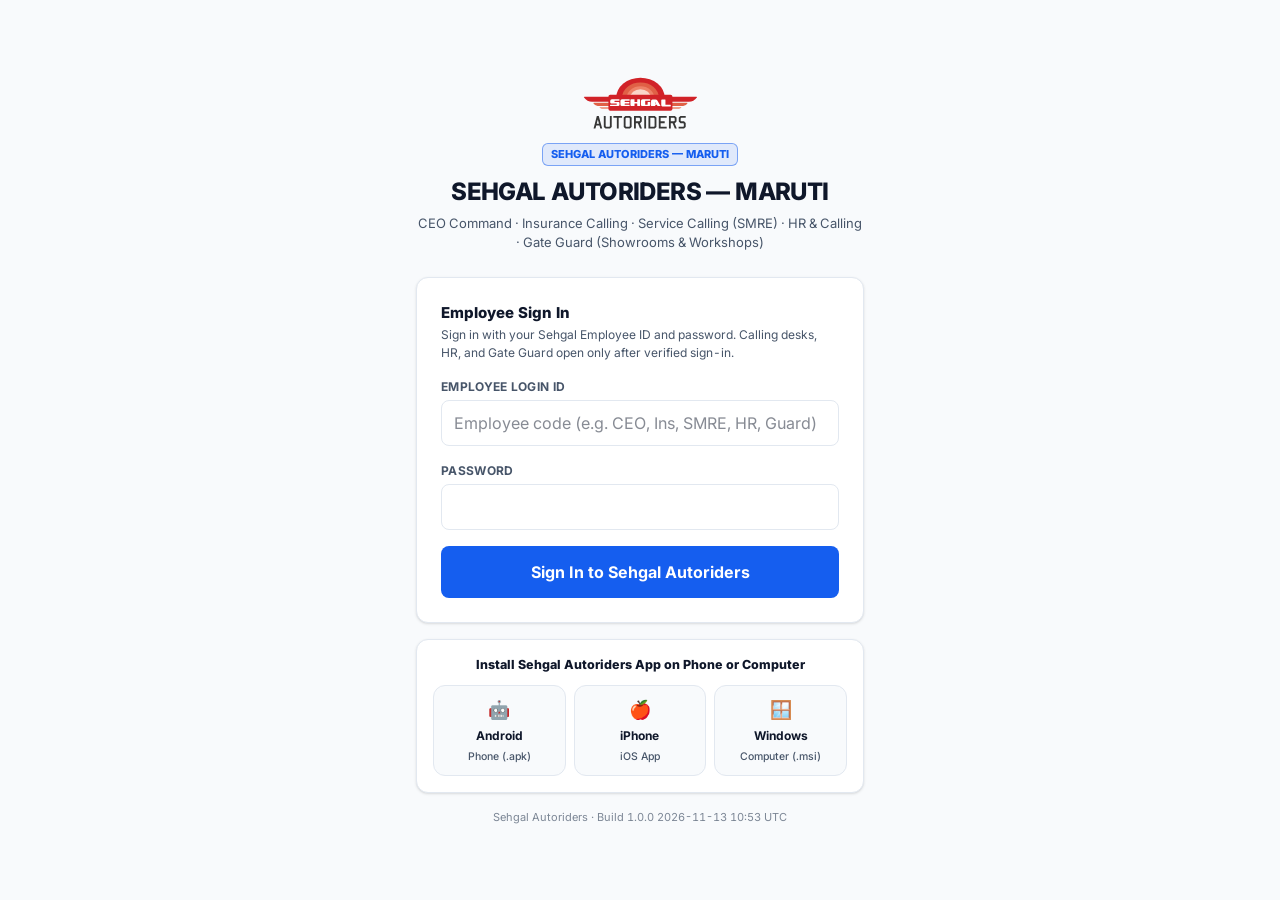
==== app/index.html @ 4bb22194 "feat(r18): publish SEHGAL AUTORIDERS - MARUTI compiled static distribution" ====
<!doctype html>
<html lang="en">
  <head>
    <meta charset="UTF-8" />
    <meta name="viewport" content="width=device-width, initial-scale=1.0, viewport-fit=cover" />
    <meta name="color-scheme" content="dark light" />
    <meta name="theme-color" content="#0f2342" />
    <link rel="icon" type="image/svg+xml" href="/app/icon.svg" />
    <meta name="apple-mobile-web-app-capable" content="yes" />
    <meta name="apple-mobile-web-app-title" content="SEHGAL AUTORIDERS — MARUTI" />
    <title>SEHGAL AUTORIDERS — MARUTI</title>
    <script type="module" crossorigin src="/app/assets/index-B_NL4tGK.js"></script>
    <link rel="modulepreload" crossorigin href="/app/assets/dist-Dhrj-3P3.js">
    <link rel="modulepreload" crossorigin href="/app/assets/ui-DiGUpqir.js">
    <link rel="stylesheet" crossorigin href="/app/assets/index-DFNEGMTW.css">
  <link rel="manifest" href="/app/manifest.webmanifest"><script id="vite-plugin-pwa:register-sw" src="/app/registerSW.js"></script></head>
  <body>
    <div id="root"></div>
  </body>
</html>
---- app/assets/index-DFNEGMTW.css ----
@font-face{font-family:Inter Variable;font-style:normal;font-display:swap;font-weight:100 900;src:url(/app/assets/inter-cyrillic-ext-wght-normal-BOeWTOD4.woff2)format("woff2-variations");unicode-range:U+460-52F,U+1C80-1C8A,U+20B4,U+2DE0-2DFF,U+A640-A69F,U+FE2E-FE2F}@font-face{font-family:Inter Variable;font-style:normal;font-display:swap;font-weight:100 900;src:url(/app/assets/inter-cyrillic-wght-normal-DqGufNeO.woff2)format("woff2-variations");unicode-range:U+301,U+400-45F,U+490-491,U+4B0-4B1,U+2116}@font-face{font-family:Inter Variable;font-style:normal;font-display:swap;font-weight:100 900;src:url(/app/assets/inter-greek-ext-wght-normal-DlzME5K_.woff2)format("woff2-variations");unicode-range:U+1F??}@font-face{font-family:Inter Variable;font-style:normal;font-display:swap;font-weight:100 900;src:url(/app/assets/inter-greek-wght-normal-CkhJZR-_.woff2)format("woff2-variations");unicode-range:U+370-377,U+37A-37F,U+384-38A,U+38C,U+38E-3A1,U+3A3-3FF}@font-face{font-family:Inter Variable;font-style:normal;font-display:swap;font-weight:100 900;src:url(/app/assets/inter-vietnamese-wght-normal-CBcvBZtf.woff2)format("woff2-variations");unicode-range:U+102-103,U+110-111,U+128-129,U+168-169,U+1A0-1A1,U+1AF-1B0,U+300-301,U+303-304,U+308-309,U+323,U+329,U+1EA0-1EF9,U+20AB}@font-face{font-family:Inter Variable;font-style:normal;font-display:swap;font-weight:100 900;src:url(/app/assets/inter-latin-ext-wght-normal-DO1Apj_S.woff2)format("woff2-variations");unicode-range:U+100-2BA,U+2BD-2C5,U+2C7-2CC,U+2CE-2D7,U+2DD-2FF,U+304,U+308,U+329,U+1D00-1DBF,U+1E00-1E9F,U+1EF2-1EFF,U+2020,U+20A0-20AB,U+20AD-20C0,U+2113,U+2C60-2C7F,U+A720-A7FF}@font-face{font-family:Inter Variable;font-style:normal;font-display:swap;font-weight:100 900;src:url(/app/assets/inter-latin-wght-normal-Dx4kXJAl.woff2)format("woff2-variations");unicode-range:U+??,U+131,U+152-153,U+2BB-2BC,U+2C6,U+2DA,U+2DC,U+304,U+308,U+329,U+2000-206F,U+20AC,U+2122,U+2191,U+2193,U+2212,U+2215,U+FEFF,U+FFFD}@layer properties{@supports (((-webkit-hyphens:none)) and (not (margin-trim:inline))) or ((-moz-orient:inline) and (not (color:rgb(from red r g b)))){*,:before,:after,::backdrop{--tw-translate-x:0;--tw-translate-y:0;--tw-translate-z:0;--tw-rotate-x:initial;--tw-rotate-y:initial;--tw-rotate-z:initial;--tw-skew-x:initial;--tw-skew-y:initial;--tw-space-y-reverse:0;--tw-space-x-reverse:0;--tw-divide-y-reverse:0;--tw-border-style:solid;--tw-leading:initial;--tw-font-weight:initial;--tw-tracking:initial;--tw-ordinal:initial;--tw-slashed-zero:initial;--tw-numeric-figure:initial;--tw-numeric-spacing:initial;--tw-numeric-fraction:initial;--tw-shadow:0 0 #0000;--tw-shadow-color:initial;--tw-shadow-alpha:100%;--tw-inset-shadow:0 0 #0000;--tw-inset-shadow-color:initial;--tw-inset-shadow-alpha:100%;--tw-ring-color:initial;--tw-ring-shadow:0 0 #0000;--tw-inset-ring-color:initial;--tw-inset-ring-shadow:0 0 #0000;--tw-ring-inset:initial;--tw-ring-offset-width:0px;--tw-ring-offset-color:#fff;--tw-ring-offset-shadow:0 0 #0000;--tw-blur:initial;--tw-brightness:initial;--tw-contrast:initial;--tw-grayscale:initial;--tw-hue-rotate:initial;--tw-invert:initial;--tw-opacity:initial;--tw-saturate:initial;--tw-sepia:initial;--tw-drop-shadow:initial;--tw-drop-shadow-color:initial;--tw-drop-shadow-alpha:100%;--tw-drop-shadow-size:initial;--tw-backdrop-blur:initial;--tw-backdrop-brightness:initial;--tw-backdrop-contrast:initial;--tw-backdrop-grayscale:initial;--tw-backdrop-hue-rotate:initial;--tw-backdrop-invert:initial;--tw-backdrop-opacity:initial;--tw-backdrop-saturate:initial;--tw-backdrop-sepia:initial}}}@layer theme{:root,:host{--font-sans:"Inter Variable", ui-sans-serif, system-ui, sans-serif;--font-mono:ui-monospace, SFMono-Regular, Menlo, Monaco, Consolas, "Liberation Mono", "Courier New", monospace;--color-red-50:oklch(97.1% .013 17.38);--color-red-600:oklch(57.7% .245 27.325);--color-red-700:oklch(50.5% .213 27.518);--color-red-950:oklch(25.8% .092 26.042);--color-amber-100:oklch(96.2% .059 95.617);--color-amber-200:oklch(92.4% .12 95.746);--color-amber-300:oklch(87.9% .169 91.605);--color-amber-400:oklch(82.8% .189 84.429);--color-amber-500:oklch(76.9% .188 70.08);--color-amber-600:oklch(66.6% .179 58.318);--color-amber-700:oklch(55.5% .163 48.998);--color-amber-950:oklch(27.9% .077 45.635);--color-emerald-300:oklch(84.5% .143 164.978);--color-emerald-400:oklch(76.5% .177 163.223);--color-emerald-500:oklch(69.6% .17 162.48);--color-emerald-600:oklch(59.6% .145 163.225);--color-emerald-700:oklch(50.8% .118 165.612);--color-teal-200:oklch(91% .096 180.426);--color-teal-400:oklch(77.7% .152 181.912);--color-teal-500:oklch(70.4% .14 182.503);--color-sky-300:oklch(82.8% .111 230.318);--color-sky-400:oklch(74.6% .16 232.661);--color-sky-500:oklch(68.5% .169 237.323);--color-sky-600:oklch(58.8% .158 241.966);--color-blue-400:oklch(70.7% .165 254.624);--color-blue-500:oklch(62.3% .214 259.815);--color-blue-600:oklch(54.6% .245 262.881);--color-indigo-400:oklch(67.3% .182 276.935);--color-indigo-600:oklch(51.1% .262 276.966);--color-purple-200:oklch(90.2% .063 306.703);--color-purple-400:oklch(71.4% .203 305.504);--color-purple-500:oklch(62.7% .265 303.9);--color-purple-600:oklch(55.8% .288 302.321);--color-purple-950:oklch(29.1% .149 302.717);--color-rose-300:oklch(81% .117 11.638);--color-rose-400:oklch(71.2% .194 13.428);--color-rose-500:oklch(64.5% .246 16.439);--color-rose-600:oklch(58.6% .253 17.585);--color-rose-700:oklch(51.4% .222 16.935);--color-slate-100:oklch(96.8% .007 247.896);--color-slate-300:oklch(86.9% .022 252.894);--color-slate-600:oklch(44.6% .043 257.281);--color-slate-700:oklch(37.2% .044 257.287);--color-slate-800:oklch(27.9% .041 260.031);--color-slate-900:oklch(20.8% .042 265.755);--color-slate-950:oklch(12.9% .042 264.695);--color-black:#000;--color-white:#fff;--spacing:.25rem;--container-xs:20rem;--container-sm:24rem;--container-md:28rem;--container-2xl:42rem;--text-xs:.75rem;--text-xs--line-height:calc(1 / .75);--text-sm:.875rem;--text-sm--line-height:calc(1.25 / .875);--text-base:1rem;--text-base--line-height:calc(1.5 / 1);--text-lg:1.125rem;--text-lg--line-height:calc(1.75 / 1.125);--text-2xl:1.5rem;--text-2xl--line-height:calc(2 / 1.5);--text-3xl:1.875rem;--text-3xl--line-height:calc(2.25 / 1.875);--font-weight-normal:400;--font-weight-medium:500;--font-weight-semibold:600;--font-weight-bold:700;--font-weight-extrabold:800;--font-weight-black:900;--tracking-tight:-.025em;--tracking-wide:.025em;--tracking-wider:.05em;--leading-tight:1.25;--leading-relaxed:1.625;--radius-md:.375rem;--radius-lg:.5rem;--radius-xl:.75rem;--radius-2xl:1rem;--animate-spin:spin 1s linear infinite;--animate-pulse:pulse 2s cubic-bezier(.4, 0, .6, 1) infinite;--blur-sm:8px;--default-transition-duration:.15s;--default-transition-timing-function:cubic-bezier(.4, 0, .2, 1);--default-font-family:var(--font-sans);--default-mono-font-family:var(--font-mono);--color-brand:#1a3c6e;--color-accent:#155eef;--color-ok:#16a34a;--color-warn:#d97706;--color-danger:#dc2626}}@layer base{*,:after,:before,::backdrop{box-sizing:border-box;border:0 solid;margin:0;padding:0}::file-selector-button{box-sizing:border-box;border:0 solid;margin:0;padding:0}html,:host{-webkit-text-size-adjust:100%;tab-size:4;line-height:1.5;font-family:var(--default-font-family,-apple-system, BlinkMacSystemFont, "Segoe UI", Roboto, "Helvetica Neue", "Noto Sans", Arial, sans-serif, "Apple Color Emoji", "Segoe UI Emoji", "Segoe UI Symbol", "Noto Color Emoji");font-feature-settings:var(--default-font-feature-settings,normal);font-variation-settings:var(--default-font-variation-settings,normal);-webkit-tap-highlight-color:transparent}hr{height:0;color:inherit;border-top-width:1px}abbr:where([title]){-webkit-text-decoration:underline dotted;text-decoration:underline dotted}h1,h2,h3,h4,h5,h6{font-size:inherit;font-weight:inherit}a{color:inherit;-webkit-text-decoration:inherit;-webkit-text-decoration:inherit;-webkit-text-decoration:inherit;-webkit-text-decoration:inherit;text-decoration:inherit}b,strong{font-weight:bolder}code,kbd,samp,pre{font-family:var(--default-mono-font-family,ui-monospace, SFMono-Regular, Menlo, Monaco, Consolas, "Liberation Mono", "Courier New", monospace);font-feature-settings:var(--default-mono-font-feature-settings,normal);font-variation-settings:var(--default-mono-font-variation-settings,normal);font-size:1em}small{font-size:80%}sub,sup{vertical-align:baseline;font-size:75%;line-height:0;position:relative}sub{bottom:-.25em}sup{top:-.5em}table{text-indent:0;border-color:inherit;border-collapse:collapse}:-moz-focusring:where(:not(iframe)){outline:auto}progress{vertical-align:baseline}summary{display:list-item}ol,ul,menu{list-style:none}img,svg,video,canvas,audio,iframe,embed,object{vertical-align:middle;display:block}img,video{max-width:100%;height:auto}button,input,select,optgroup,textarea{font:inherit;font-feature-settings:inherit;font-variation-settings:inherit;letter-spacing:inherit;color:inherit;opacity:1;background-color:#0000;border-radius:0}::file-selector-button{font:inherit;font-feature-settings:inherit;font-variation-settings:inherit;letter-spacing:inherit;color:inherit;opacity:1;background-color:#0000;border-radius:0}:where(select:is([multiple],[size])) optgroup{font-weight:bolder}:where(select:is([multiple],[size])) optgroup option{padding-inline-start:20px}::file-selector-button{margin-inline-end:4px}::placeholder{opacity:1}@supports (not ((-webkit-appearance:-apple-pay-button))) or (contain-intrinsic-size:1px){::placeholder{color:currentColor}@supports (color:color-mix(in lab, red, red)){::placeholder{color:color-mix(in oklab, currentcolor 50%, transparent)}}}textarea{resize:vertical}::-webkit-search-decoration{-webkit-appearance:none}::-webkit-date-and-time-value{min-height:1lh;text-align:inherit}::-webkit-datetime-edit{display:inline-flex}::-webkit-datetime-edit-fields-wrapper{padding:0}::-webkit-datetime-edit{padding-block:0}::-webkit-datetime-edit-year-field{padding-block:0}::-webkit-datetime-edit-month-field{padding-block:0}::-webkit-datetime-edit-day-field{padding-block:0}::-webkit-datetime-edit-hour-field{padding-block:0}::-webkit-datetime-edit-minute-field{padding-block:0}::-webkit-datetime-edit-second-field{padding-block:0}::-webkit-datetime-edit-millisecond-field{padding-block:0}::-webkit-datetime-edit-meridiem-field{padding-block:0}::-webkit-calendar-picker-indicator{line-height:1}:-moz-ui-invalid{box-shadow:none}button,input:where([type=button],[type=reset],[type=submit]){appearance:button}::file-selector-button{appearance:button}::-webkit-inner-spin-button{height:auto}::-webkit-outer-spin-button{height:auto}[hidden]:where(:not([hidden=until-found])){display:none!important}}@layer components;@layer utilities{.pointer-events-none{pointer-events:none}.visible{visibility:visible}.sr-only{clip-path:inset(50%);white-space:nowrap;border-width:0;width:1px;height:1px;margin:-1px;padding:0;position:absolute;overflow:hidden}.absolute{position:absolute}.fixed{position:fixed}.relative{position:relative}.static{position:static}.sticky{position:sticky}.inset-0{inset:0}.top-0{top:0}.right-3{right:calc(var(--spacing) * 3)}.bottom-3{bottom:calc(var(--spacing) * 3)}.bottom-4{bottom:calc(var(--spacing) * 4)}.left-1\/2{left:50%}.z-10{z-index:10}.z-50{z-index:50}.z-\[1500\]{z-index:1500}.z-\[2000\]{z-index:2000}.col-span-2{grid-column:span 2/span 2}.mx-auto{margin-inline:auto}.mt-0\.5{margin-top:calc(var(--spacing) * .5)}.mt-1{margin-top:var(--spacing)}.mt-1\.5{margin-top:calc(var(--spacing) * 1.5)}.mt-2{margin-top:calc(var(--spacing) * 2)}.mt-2\.5{margin-top:calc(var(--spacing) * 2.5)}.mt-3{margin-top:calc(var(--spacing) * 3)}.mt-4{margin-top:calc(var(--spacing) * 4)}.mt-5{margin-top:calc(var(--spacing) * 5)}.mt-6{margin-top:calc(var(--spacing) * 6)}.mr-1{margin-right:var(--spacing)}.mb-1{margin-bottom:var(--spacing)}.mb-1\.5{margin-bottom:calc(var(--spacing) * 1.5)}.mb-2{margin-bottom:calc(var(--spacing) * 2)}.mb-3{margin-bottom:calc(var(--spacing) * 3)}.mb-4{margin-bottom:calc(var(--spacing) * 4)}.mb-6{margin-bottom:calc(var(--spacing) * 6)}.ml-1{margin-left:var(--spacing)}.ml-auto{margin-left:auto}.line-clamp-2{-webkit-line-clamp:2;-webkit-box-orient:vertical;display:-webkit-box;overflow:hidden}.block{display:block}.flex{display:flex}.grid{display:grid}.hidden{display:none}.inline-block{display:inline-block}.inline-flex{display:inline-flex}.table{display:table}.h-2{height:calc(var(--spacing) * 2)}.h-4{height:calc(var(--spacing) * 4)}.h-8{height:calc(var(--spacing) * 8)}.h-10{height:calc(var(--spacing) * 10)}.h-11{height:calc(var(--spacing) * 11)}.h-14{height:calc(var(--spacing) * 14)}.h-16{height:calc(var(--spacing) * 16)}.h-32{height:calc(var(--spacing) * 32)}.h-64{height:calc(var(--spacing) * 64)}.h-\[70vh\]{height:70vh}.h-dvh{height:100dvh}.h-full{height:100%}.max-h-48{max-height:calc(var(--spacing) * 48)}.max-h-56{max-height:calc(var(--spacing) * 56)}.max-h-60{max-height:calc(var(--spacing) * 60)}.max-h-72{max-height:calc(var(--spacing) * 72)}.max-h-96{max-height:calc(var(--spacing) * 96)}.max-h-\[40vh\]{max-height:40vh}.max-h-\[52vh\]{max-height:52vh}.max-h-\[56vh\]{max-height:56vh}.max-h-\[90dvh\]{max-height:90dvh}.max-h-\[420px\]{max-height:420px}.max-h-\[480px\]{max-height:480px}.max-h-\[500px\]{max-height:500px}.max-h-\[520px\]{max-height:520px}.max-h-\[540px\]{max-height:540px}.\!min-h-\[48px\]{min-height:48px!important}.min-h-0{min-height:0}.min-h-\[44px\]{min-height:44px}.min-h-\[48px\]{min-height:48px}.min-h-\[380px\]{min-height:380px}.min-h-dvh{min-height:100dvh}.\!w-56{width:calc(var(--spacing) * 56)!important}.\!w-auto{width:auto!important}.w-4{width:calc(var(--spacing) * 4)}.w-6{width:calc(var(--spacing) * 6)}.w-14{width:calc(var(--spacing) * 14)}.w-16{width:calc(var(--spacing) * 16)}.w-20{width:calc(var(--spacing) * 20)}.w-24{width:calc(var(--spacing) * 24)}.w-40{width:calc(var(--spacing) * 40)}.w-48{width:calc(var(--spacing) * 48)}.w-56{width:calc(var(--spacing) * 56)}.w-64{width:calc(var(--spacing) * 64)}.w-72{width:calc(var(--spacing) * 72)}.w-80{width:calc(var(--spacing) * 80)}.w-\[16\%\]{width:16%}.w-\[34\%\]{width:34%}.w-\[38\%\]{width:38%}.w-\[62\%\]{width:62%}.w-\[150px\]{width:150px}.w-\[560px\]{width:560px}.w-auto{width:auto}.w-full{width:100%}.w-screen{width:100vw}.max-w-2xl{max-width:var(--container-2xl)}.max-w-\[92vw\]{max-width:92vw}.max-w-\[150px\]{max-width:150px}.max-w-\[180px\]{max-width:180px}.max-w-\[200px\]{max-width:200px}.max-w-\[220px\]{max-width:220px}.max-w-\[230px\]{max-width:230px}.max-w-\[240px\]{max-width:240px}.max-w-\[260px\]{max-width:260px}.max-w-\[280px\]{max-width:280px}.max-w-\[290px\]{max-width:290px}.max-w-\[300px\]{max-width:300px}.max-w-\[320px\]{max-width:320px}.max-w-\[440px\]{max-width:440px}.max-w-\[560px\]{max-width:560px}.max-w-\[900px\]{max-width:900px}.max-w-\[980px\]{max-width:980px}.max-w-\[1000px\]{max-width:1000px}.max-w-\[1040px\]{max-width:1040px}.max-w-\[1100px\]{max-width:1100px}.max-w-\[1120px\]{max-width:1120px}.max-w-\[1180px\]{max-width:1180px}.max-w-\[1200px\]{max-width:1200px}.max-w-\[1220px\]{max-width:1220px}.max-w-\[1260px\]{max-width:1260px}.max-w-\[1300px\]{max-width:1300px}.max-w-\[1400px\]{max-width:1400px}.max-w-\[1440px\]{max-width:1440px}.max-w-\[1480px\]{max-width:1480px}.max-w-md{max-width:var(--container-md)}.max-w-sm{max-width:var(--container-sm)}.max-w-xs{max-width:var(--container-xs)}.min-w-0{min-width:0}.min-w-\[44px\]{min-width:44px}.min-w-\[210px\]{min-width:210px}.min-w-\[220px\]{min-width:220px}.min-w-\[230px\]{min-width:230px}.min-w-\[265px\]{min-width:265px}.flex-1{flex:1}.shrink-0{flex-shrink:0}.table-fixed{table-layout:fixed}.border-collapse{border-collapse:collapse}.-translate-x-1\/2{--tw-translate-x:calc(calc(1 / 2 * 100%) * -1);translate:var(--tw-translate-x) var(--tw-translate-y)}.transform{transform:var(--tw-rotate-x,) var(--tw-rotate-y,) var(--tw-rotate-z,) var(--tw-skew-x,) var(--tw-skew-y,)}.animate-pulse{animation:var(--animate-pulse)}.animate-spin{animation:var(--animate-spin)}.cursor-pointer{cursor:pointer}.list-disc{list-style-type:disc}.grid-cols-1{grid-template-columns:repeat(1,minmax(0,1fr))}.grid-cols-2{grid-template-columns:repeat(2,minmax(0,1fr))}.grid-cols-3{grid-template-columns:repeat(3,minmax(0,1fr))}.flex-col{flex-direction:column}.flex-wrap{flex-wrap:wrap}.place-items-center{place-items:center}.items-baseline{align-items:baseline}.items-center{align-items:center}.items-end{align-items:flex-end}.items-start{align-items:flex-start}.justify-between{justify-content:space-between}.justify-center{justify-content:center}.justify-end{justify-content:flex-end}.gap-1{gap:var(--spacing)}.gap-1\.5{gap:calc(var(--spacing) * 1.5)}.gap-2{gap:calc(var(--spacing) * 2)}.gap-2\.5{gap:calc(var(--spacing) * 2.5)}.gap-3{gap:calc(var(--spacing) * 3)}.gap-3\.5{gap:calc(var(--spacing) * 3.5)}.gap-4{gap:calc(var(--spacing) * 4)}:where(.space-y-0\.5>:not(:last-child)){--tw-space-y-reverse:0;margin-block-start:calc(calc(var(--spacing) * .5) * var(--tw-space-y-reverse));margin-block-end:calc(calc(var(--spacing) * .5) * calc(1 - var(--tw-space-y-reverse)))}:where(.space-y-1>:not(:last-child)){--tw-space-y-reverse:0;margin-block-start:calc(var(--spacing) * var(--tw-space-y-reverse));margin-block-end:calc(var(--spacing) * calc(1 - var(--tw-space-y-reverse)))}:where(.space-y-1\.5>:not(:last-child)){--tw-space-y-reverse:0;margin-block-start:calc(calc(var(--spacing) * 1.5) * var(--tw-space-y-reverse));margin-block-end:calc(calc(var(--spacing) * 1.5) * calc(1 - var(--tw-space-y-reverse)))}:where(.space-y-2>:not(:last-child)){--tw-space-y-reverse:0;margin-block-start:calc(calc(var(--spacing) * 2) * var(--tw-space-y-reverse));margin-block-end:calc(calc(var(--spacing) * 2) * calc(1 - var(--tw-space-y-reverse)))}:where(.space-y-2\.5>:not(:last-child)){--tw-space-y-reverse:0;margin-block-start:calc(calc(var(--spacing) * 2.5) * var(--tw-space-y-reverse));margin-block-end:calc(calc(var(--spacing) * 2.5) * calc(1 - var(--tw-space-y-reverse)))}:where(.space-y-3>:not(:last-child)){--tw-space-y-reverse:0;margin-block-start:calc(calc(var(--spacing) * 3) * var(--tw-space-y-reverse));margin-block-end:calc(calc(var(--spacing) * 3) * calc(1 - var(--tw-space-y-reverse)))}:where(.space-y-4>:not(:last-child)){--tw-space-y-reverse:0;margin-block-start:calc(calc(var(--spacing) * 4) * var(--tw-space-y-reverse));margin-block-end:calc(calc(var(--spacing) * 4) * calc(1 - var(--tw-space-y-reverse)))}:where(.space-y-5>:not(:last-child)){--tw-space-y-reverse:0;margin-block-start:calc(calc(var(--spacing) * 5) * var(--tw-space-y-reverse));margin-block-end:calc(calc(var(--spacing) * 5) * calc(1 - var(--tw-space-y-reverse)))}:where(.space-y-6>:not(:last-child)){--tw-space-y-reverse:0;margin-block-start:calc(calc(var(--spacing) * 6) * var(--tw-space-y-reverse));margin-block-end:calc(calc(var(--spacing) * 6) * calc(1 - var(--tw-space-y-reverse)))}.gap-x-3{column-gap:calc(var(--spacing) * 3)}.gap-x-4{column-gap:calc(var(--spacing) * 4)}:where(.space-x-1>:not(:last-child)){--tw-space-x-reverse:0;margin-inline-start:calc(var(--spacing) * var(--tw-space-x-reverse));margin-inline-end:calc(var(--spacing) * calc(1 - var(--tw-space-x-reverse)))}:where(.space-x-2>:not(:last-child)){--tw-space-x-reverse:0;margin-inline-start:calc(calc(var(--spacing) * 2) * var(--tw-space-x-reverse));margin-inline-end:calc(calc(var(--spacing) * 2) * calc(1 - var(--tw-space-x-reverse)))}.gap-y-1{row-gap:var(--spacing)}.gap-y-2{row-gap:calc(var(--spacing) * 2)}:where(.divide-y>:not(:last-child)){--tw-divide-y-reverse:0;border-bottom-style:var(--tw-border-style);border-top-style:var(--tw-border-style);border-top-width:calc(1px * var(--tw-divide-y-reverse));border-bottom-width:calc(1px * calc(1 - var(--tw-divide-y-reverse)))}:where(.divide-line>:not(:last-child)){border-color:var(--t-line)}.truncate{text-overflow:ellipsis;white-space:nowrap;overflow:hidden}.overflow-auto{overflow:auto}.overflow-hidden{overflow:hidden}.overflow-x-auto{overflow-x:auto}.overflow-y-auto{overflow-y:auto}.rounded{border-radius:.25rem}.rounded-2xl{border-radius:var(--radius-2xl)}.rounded-full{border-radius:2147483647px}.rounded-lg{border-radius:var(--radius-lg)}.rounded-md{border-radius:var(--radius-md)}.rounded-xl{border-radius:var(--radius-xl)}.border{border-style:var(--tw-border-style);border-width:1px}.border-2{border-style:var(--tw-border-style);border-width:2px}.border-t{border-top-style:var(--tw-border-style);border-top-width:1px}.border-t-2{border-top-style:var(--tw-border-style);border-top-width:2px}.\!border-b-0{border-bottom-style:var(--tw-border-style)!important;border-bottom-width:0!important}.border-b{border-bottom-style:var(--tw-border-style);border-bottom-width:1px}.border-b-2{border-bottom-style:var(--tw-border-style);border-bottom-width:2px}.border-b-\[3px\]{border-bottom-style:var(--tw-border-style);border-bottom-width:3px}.border-l{border-left-style:var(--tw-border-style);border-left-width:1px}.border-dashed{--tw-border-style:dashed;border-style:dashed}.\!border-ink\/40{border-color:var(--t-ink)!important}@supports (color:color-mix(in lab, red, red)){.\!border-ink\/40{border-color:color-mix(in oklab, var(--t-ink) 40%, transparent)!important}}.border-\[\#1d3b8b\]{border-color:#1d3b8b}.border-\[\#1d3b8b\]\/40{border-color:oklab(38.1625% -.0122724 -.137627/.4)}.border-\[var\(--line\)\]{border-color:var(--line)}.border-accent{border-color:var(--color-accent)}.border-accent\/40{border-color:#155eef66}@supports (color:color-mix(in lab, red, red)){.border-accent\/40{border-color:color-mix(in oklab, var(--color-accent) 40%, transparent)}}.border-accent\/50{border-color:#155eef80}@supports (color:color-mix(in lab, red, red)){.border-accent\/50{border-color:color-mix(in oklab, var(--color-accent) 50%, transparent)}}.border-accent\/60{border-color:#155eef99}@supports (color:color-mix(in lab, red, red)){.border-accent\/60{border-color:color-mix(in oklab, var(--color-accent) 60%, transparent)}}.border-amber-400\/50{border-color:#fcbb0080}@supports (color:color-mix(in lab, red, red)){.border-amber-400\/50{border-color:color-mix(in oklab, var(--color-amber-400) 50%, transparent)}}.border-amber-500\/40{border-color:#f99c0066}@supports (color:color-mix(in lab, red, red)){.border-amber-500\/40{border-color:color-mix(in oklab, var(--color-amber-500) 40%, transparent)}}.border-amber-500\/50{border-color:#f99c0080}@supports (color:color-mix(in lab, red, red)){.border-amber-500\/50{border-color:color-mix(in oklab, var(--color-amber-500) 50%, transparent)}}.border-amber-600{border-color:var(--color-amber-600)}.border-blue-500\/40{border-color:#3080ff66}@supports (color:color-mix(in lab, red, red)){.border-blue-500\/40{border-color:color-mix(in oklab, var(--color-blue-500) 40%, transparent)}}.border-blue-600{border-color:var(--color-blue-600)}.border-current{border-color:currentColor}.border-danger\/40{border-color:#dc262666}@supports (color:color-mix(in lab, red, red)){.border-danger\/40{border-color:color-mix(in oklab, var(--color-danger) 40%, transparent)}}.border-danger\/50{border-color:#dc262680}@supports (color:color-mix(in lab, red, red)){.border-danger\/50{border-color:color-mix(in oklab, var(--color-danger) 50%, transparent)}}.border-emerald-400\/90{border-color:#00d294e6}@supports (color:color-mix(in lab, red, red)){.border-emerald-400\/90{border-color:color-mix(in oklab, var(--color-emerald-400) 90%, transparent)}}.border-emerald-500{border-color:var(--color-emerald-500)}.border-emerald-500\/30{border-color:#00bb7f4d}@supports (color:color-mix(in lab, red, red)){.border-emerald-500\/30{border-color:color-mix(in oklab, var(--color-emerald-500) 30%, transparent)}}.border-emerald-500\/40{border-color:#00bb7f66}@supports (color:color-mix(in lab, red, red)){.border-emerald-500\/40{border-color:color-mix(in oklab, var(--color-emerald-500) 40%, transparent)}}.border-emerald-500\/50{border-color:#00bb7f80}@supports (color:color-mix(in lab, red, red)){.border-emerald-500\/50{border-color:color-mix(in oklab, var(--color-emerald-500) 50%, transparent)}}.border-emerald-600{border-color:var(--color-emerald-600)}.border-header-ink\/25{border-color:var(--t-header-ink)}@supports (color:color-mix(in lab, red, red)){.border-header-ink\/25{border-color:color-mix(in oklab, var(--t-header-ink) 25%, transparent)}}.border-ink\/30{border-color:var(--t-ink)}@supports (color:color-mix(in lab, red, red)){.border-ink\/30{border-color:color-mix(in oklab, var(--t-ink) 30%, transparent)}}.border-ink\/40{border-color:var(--t-ink)}@supports (color:color-mix(in lab, red, red)){.border-ink\/40{border-color:color-mix(in oklab, var(--t-ink) 40%, transparent)}}.border-line,.border-line\/60{border-color:var(--t-line)}@supports (color:color-mix(in lab, red, red)){.border-line\/60{border-color:color-mix(in oklab, var(--t-line) 60%, transparent)}}.border-ok\/40{border-color:#16a34a66}@supports (color:color-mix(in lab, red, red)){.border-ok\/40{border-color:color-mix(in oklab, var(--color-ok) 40%, transparent)}}.border-ok\/50{border-color:#16a34a80}@supports (color:color-mix(in lab, red, red)){.border-ok\/50{border-color:color-mix(in oklab, var(--color-ok) 50%, transparent)}}.border-purple-400\/60{border-color:#c07eff99}@supports (color:color-mix(in lab, red, red)){.border-purple-400\/60{border-color:color-mix(in oklab, var(--color-purple-400) 60%, transparent)}}.border-purple-500\/40{border-color:#ac4bff66}@supports (color:color-mix(in lab, red, red)){.border-purple-500\/40{border-color:color-mix(in oklab, var(--color-purple-500) 40%, transparent)}}.border-red-700{border-color:var(--color-red-700)}.border-rose-500{border-color:var(--color-rose-500)}.border-rose-500\/40{border-color:#ff235766}@supports (color:color-mix(in lab, red, red)){.border-rose-500\/40{border-color:color-mix(in oklab, var(--color-rose-500) 40%, transparent)}}.border-slate-600{border-color:var(--color-slate-600)}.border-slate-700{border-color:var(--color-slate-700)}.border-teal-400\/50{border-color:#00d3bd80}@supports (color:color-mix(in lab, red, red)){.border-teal-400\/50{border-color:color-mix(in oklab, var(--color-teal-400) 50%, transparent)}}.border-transparent{border-color:#0000}.border-warn\/40{border-color:#d9770666}@supports (color:color-mix(in lab, red, red)){.border-warn\/40{border-color:color-mix(in oklab, var(--color-warn) 40%, transparent)}}.border-warn\/50{border-color:#d9770680}@supports (color:color-mix(in lab, red, red)){.border-warn\/50{border-color:color-mix(in oklab, var(--color-warn) 50%, transparent)}}.border-white\/25{border-color:#ffffff40}@supports (color:color-mix(in lab, red, red)){.border-white\/25{border-color:color-mix(in oklab, var(--color-white) 25%, transparent)}}.border-white\/30{border-color:#ffffff4d}@supports (color:color-mix(in lab, red, red)){.border-white\/30{border-color:color-mix(in oklab, var(--color-white) 30%, transparent)}}.border-t-transparent{border-top-color:#0000}.bg-\[\#1d3b8b\]\/10{background-color:oklab(38.1625% -.0122724 -.137627/.1)}.bg-\[\#525659\]{background-color:#525659}.bg-\[var\(--panel\)\]{background-color:var(--panel)}.bg-accent{background-color:var(--color-accent)}.bg-accent\/5{background-color:#155eef0d}@supports (color:color-mix(in lab, red, red)){.bg-accent\/5{background-color:color-mix(in oklab, var(--color-accent) 5%, transparent)}}.bg-accent\/10{background-color:#155eef1a}@supports (color:color-mix(in lab, red, red)){.bg-accent\/10{background-color:color-mix(in oklab, var(--color-accent) 10%, transparent)}}.bg-accent\/15{background-color:#155eef26}@supports (color:color-mix(in lab, red, red)){.bg-accent\/15{background-color:color-mix(in oklab, var(--color-accent) 15%, transparent)}}.bg-amber-100{background-color:var(--color-amber-100)}.bg-amber-400{background-color:var(--color-amber-400)}.bg-amber-500\/5{background-color:#f99c000d}@supports (color:color-mix(in lab, red, red)){.bg-amber-500\/5{background-color:color-mix(in oklab, var(--color-amber-500) 5%, transparent)}}.bg-amber-500\/10{background-color:#f99c001a}@supports (color:color-mix(in lab, red, red)){.bg-amber-500\/10{background-color:color-mix(in oklab, var(--color-amber-500) 10%, transparent)}}.bg-amber-500\/15{background-color:#f99c0026}@supports (color:color-mix(in lab, red, red)){.bg-amber-500\/15{background-color:color-mix(in oklab, var(--color-amber-500) 15%, transparent)}}.bg-black{background-color:var(--color-black)}.bg-black\/60{background-color:#0009}@supports (color:color-mix(in lab, red, red)){.bg-black\/60{background-color:color-mix(in oklab, var(--color-black) 60%, transparent)}}.bg-black\/65{background-color:#000000a6}@supports (color:color-mix(in lab, red, red)){.bg-black\/65{background-color:color-mix(in oklab, var(--color-black) 65%, transparent)}}.bg-black\/80{background-color:#000c}@supports (color:color-mix(in lab, red, red)){.bg-black\/80{background-color:color-mix(in oklab, var(--color-black) 80%, transparent)}}.bg-blue-500\/5{background-color:#3080ff0d}@supports (color:color-mix(in lab, red, red)){.bg-blue-500\/5{background-color:color-mix(in oklab, var(--color-blue-500) 5%, transparent)}}.bg-blue-500\/10{background-color:#3080ff1a}@supports (color:color-mix(in lab, red, red)){.bg-blue-500\/10{background-color:color-mix(in oklab, var(--color-blue-500) 10%, transparent)}}.bg-blue-600{background-color:var(--color-blue-600)}.bg-brand{background-color:var(--color-brand)}.bg-danger{background-color:var(--color-danger)}.bg-danger\/5{background-color:#dc26260d}@supports (color:color-mix(in lab, red, red)){.bg-danger\/5{background-color:color-mix(in oklab, var(--color-danger) 5%, transparent)}}.bg-danger\/10{background-color:#dc26261a}@supports (color:color-mix(in lab, red, red)){.bg-danger\/10{background-color:color-mix(in oklab, var(--color-danger) 10%, transparent)}}.bg-danger\/15{background-color:#dc262626}@supports (color:color-mix(in lab, red, red)){.bg-danger\/15{background-color:color-mix(in oklab, var(--color-danger) 15%, transparent)}}.bg-emerald-500{background-color:var(--color-emerald-500)}.bg-emerald-500\/5{background-color:#00bb7f0d}@supports (color:color-mix(in lab, red, red)){.bg-emerald-500\/5{background-color:color-mix(in oklab, var(--color-emerald-500) 5%, transparent)}}.bg-emerald-500\/10{background-color:#00bb7f1a}@supports (color:color-mix(in lab, red, red)){.bg-emerald-500\/10{background-color:color-mix(in oklab, var(--color-emerald-500) 10%, transparent)}}.bg-emerald-500\/15{background-color:#00bb7f26}@supports (color:color-mix(in lab, red, red)){.bg-emerald-500\/15{background-color:color-mix(in oklab, var(--color-emerald-500) 15%, transparent)}}.bg-emerald-500\/20{background-color:#00bb7f33}@supports (color:color-mix(in lab, red, red)){.bg-emerald-500\/20{background-color:color-mix(in oklab, var(--color-emerald-500) 20%, transparent)}}.bg-emerald-600{background-color:var(--color-emerald-600)}.bg-header{background-color:var(--t-header)}.bg-header-ink\/10{background-color:var(--t-header-ink)}@supports (color:color-mix(in lab, red, red)){.bg-header-ink\/10{background-color:color-mix(in oklab, var(--t-header-ink) 10%, transparent)}}.bg-line,.bg-line\/60{background-color:var(--t-line)}@supports (color:color-mix(in lab, red, red)){.bg-line\/60{background-color:color-mix(in oklab, var(--t-line) 60%, transparent)}}.bg-ok{background-color:var(--color-ok)}.bg-ok\/10{background-color:#16a34a1a}@supports (color:color-mix(in lab, red, red)){.bg-ok\/10{background-color:color-mix(in oklab, var(--color-ok) 10%, transparent)}}.bg-ok\/15{background-color:#16a34a26}@supports (color:color-mix(in lab, red, red)){.bg-ok\/15{background-color:color-mix(in oklab, var(--color-ok) 15%, transparent)}}.bg-ok\/20{background-color:#16a34a33}@supports (color:color-mix(in lab, red, red)){.bg-ok\/20{background-color:color-mix(in oklab, var(--color-ok) 20%, transparent)}}.bg-purple-400{background-color:var(--color-purple-400)}.bg-purple-500\/10{background-color:#ac4bff1a}@supports (color:color-mix(in lab, red, red)){.bg-purple-500\/10{background-color:color-mix(in oklab, var(--color-purple-500) 10%, transparent)}}.bg-purple-500\/20{background-color:#ac4bff33}@supports (color:color-mix(in lab, red, red)){.bg-purple-500\/20{background-color:color-mix(in oklab, var(--color-purple-500) 20%, transparent)}}.bg-purple-950\/20{background-color:#3c036633}@supports (color:color-mix(in lab, red, red)){.bg-purple-950\/20{background-color:color-mix(in oklab, var(--color-purple-950) 20%, transparent)}}.bg-raised,.bg-raised\/60{background-color:var(--t-raised)}@supports (color:color-mix(in lab, red, red)){.bg-raised\/60{background-color:color-mix(in oklab, var(--t-raised) 60%, transparent)}}.bg-red-50{background-color:var(--color-red-50)}.bg-red-700{background-color:var(--color-red-700)}.bg-rose-500\/5{background-color:#ff23570d}@supports (color:color-mix(in lab, red, red)){.bg-rose-500\/5{background-color:color-mix(in oklab, var(--color-rose-500) 5%, transparent)}}.bg-rose-500\/10{background-color:#ff23571a}@supports (color:color-mix(in lab, red, red)){.bg-rose-500\/10{background-color:color-mix(in oklab, var(--color-rose-500) 10%, transparent)}}.bg-sky-400{background-color:var(--color-sky-400)}.bg-sky-500\/15{background-color:#00a5ef26}@supports (color:color-mix(in lab, red, red)){.bg-sky-500\/15{background-color:color-mix(in oklab, var(--color-sky-500) 15%, transparent)}}.bg-slate-100{background-color:var(--color-slate-100)}.bg-slate-700\/30{background-color:#3141584d}@supports (color:color-mix(in lab, red, red)){.bg-slate-700\/30{background-color:color-mix(in oklab, var(--color-slate-700) 30%, transparent)}}.bg-slate-800{background-color:var(--color-slate-800)}.bg-slate-900{background-color:var(--color-slate-900)}.bg-surface{background-color:var(--t-surface)}.bg-teal-400{background-color:var(--color-teal-400)}.bg-teal-500\/15{background-color:#00baa726}@supports (color:color-mix(in lab, red, red)){.bg-teal-500\/15{background-color:color-mix(in oklab, var(--color-teal-500) 15%, transparent)}}.bg-warn{background-color:var(--color-warn)}.bg-warn\/5{background-color:#d977060d}@supports (color:color-mix(in lab, red, red)){.bg-warn\/5{background-color:color-mix(in oklab, var(--color-warn) 5%, transparent)}}.bg-warn\/10{background-color:#d977061a}@supports (color:color-mix(in lab, red, red)){.bg-warn\/10{background-color:color-mix(in oklab, var(--color-warn) 10%, transparent)}}.bg-warn\/15{background-color:#d9770626}@supports (color:color-mix(in lab, red, red)){.bg-warn\/15{background-color:color-mix(in oklab, var(--color-warn) 15%, transparent)}}.bg-white\/20{background-color:#fff3}@supports (color:color-mix(in lab, red, red)){.bg-white\/20{background-color:color-mix(in oklab, var(--color-white) 20%, transparent)}}.object-contain{object-fit:contain}.object-cover{object-fit:cover}.\!p-2{padding:calc(var(--spacing) * 2)!important}.p-0\.5{padding:calc(var(--spacing) * .5)}.p-1{padding:var(--spacing)}.p-1\.5{padding:calc(var(--spacing) * 1.5)}.p-2{padding:calc(var(--spacing) * 2)}.p-2\.5{padding:calc(var(--spacing) * 2.5)}.p-3{padding:calc(var(--spacing) * 3)}.p-3\.5{padding:calc(var(--spacing) * 3.5)}.p-4{padding:calc(var(--spacing) * 4)}.p-5{padding:calc(var(--spacing) * 5)}.p-6{padding:calc(var(--spacing) * 6)}.p-10{padding:calc(var(--spacing) * 10)}.\!px-2\.5{padding-inline:calc(var(--spacing) * 2.5)!important}.px-1\.5{padding-inline:calc(var(--spacing) * 1.5)}.px-2{padding-inline:calc(var(--spacing) * 2)}.px-2\.5{padding-inline:calc(var(--spacing) * 2.5)}.px-3{padding-inline:calc(var(--spacing) * 3)}.px-3\.5{padding-inline:calc(var(--spacing) * 3.5)}.px-4{padding-inline:calc(var(--spacing) * 4)}.px-5{padding-inline:calc(var(--spacing) * 5)}.px-6{padding-inline:calc(var(--spacing) * 6)}.\!py-1{padding-block:var(--spacing)!important}.py-0\.5{padding-block:calc(var(--spacing) * .5)}.py-1{padding-block:var(--spacing)}.py-1\.5{padding-block:calc(var(--spacing) * 1.5)}.py-2{padding-block:calc(var(--spacing) * 2)}.py-2\.5{padding-block:calc(var(--spacing) * 2.5)}.py-3{padding-block:calc(var(--spacing) * 3)}.py-3\.5{padding-block:calc(var(--spacing) * 3.5)}.py-4{padding-block:calc(var(--spacing) * 4)}.py-6{padding-block:calc(var(--spacing) * 6)}.py-7{padding-block:calc(var(--spacing) * 7)}.py-8{padding-block:calc(var(--spacing) * 8)}.py-10{padding-block:calc(var(--spacing) * 10)}.py-12{padding-block:calc(var(--spacing) * 12)}.pt-0{padding-top:0}.pt-0\.5{padding-top:calc(var(--spacing) * .5)}.pt-1{padding-top:var(--spacing)}.pt-2{padding-top:calc(var(--spacing) * 2)}.pt-2\.5{padding-top:calc(var(--spacing) * 2.5)}.pt-3{padding-top:calc(var(--spacing) * 3)}.pr-2{padding-right:calc(var(--spacing) * 2)}.pr-3{padding-right:calc(var(--spacing) * 3)}.pb-0\.5{padding-bottom:calc(var(--spacing) * .5)}.pb-2{padding-bottom:calc(var(--spacing) * 2)}.pb-3{padding-bottom:calc(var(--spacing) * 3)}.pb-\[max\(1rem\,env\(safe-area-inset-bottom\)\)\]{padding-bottom:max(1rem, env(safe-area-inset-bottom))}.pl-2{padding-left:calc(var(--spacing) * 2)}.pl-4{padding-left:calc(var(--spacing) * 4)}.text-center{text-align:center}.text-left{text-align:left}.text-right{text-align:right}.align-top{vertical-align:top}.font-mono{font-family:var(--font-mono)}.text-2xl{font-size:var(--text-2xl);line-height:var(--tw-leading,var(--text-2xl--line-height))}.text-3xl{font-size:var(--text-3xl);line-height:var(--tw-leading,var(--text-3xl--line-height))}.text-base{font-size:var(--text-base);line-height:var(--tw-leading,var(--text-base--line-height))}.text-lg{font-size:var(--text-lg);line-height:var(--tw-leading,var(--text-lg--line-height))}.text-sm{font-size:var(--text-sm);line-height:var(--tw-leading,var(--text-sm--line-height))}.text-xs{font-size:var(--text-xs);line-height:var(--tw-leading,var(--text-xs--line-height))}.\!text-\[12px\]{font-size:12px!important}.\!text-\[13px\]{font-size:13px!important}.\!text-\[17px\]{font-size:17px!important}.text-\[10\.5px\]{font-size:10.5px}.text-\[10px\]{font-size:10px}.text-\[11\.5px\]{font-size:11.5px}.text-\[11px\]{font-size:11px}.text-\[12\.5px\]{font-size:12.5px}.text-\[12px\]{font-size:12px}.text-\[13\.5px\]{font-size:13.5px}.text-\[13px\]{font-size:13px}.text-\[14\.5px\]{font-size:14.5px}.text-\[14px\]{font-size:14px}.text-\[15px\]{font-size:15px}.text-\[16px\]{font-size:16px}.text-\[17px\]{font-size:17px}.text-\[18px\]{font-size:18px}.text-\[19px\]{font-size:19px}.text-\[20px\]{font-size:20px}.text-\[22px\]{font-size:22px}.text-\[23px\]{font-size:23px}.text-\[24px\]{font-size:24px}.leading-relaxed{--tw-leading:var(--leading-relaxed);line-height:var(--leading-relaxed)}.leading-tight{--tw-leading:var(--leading-tight);line-height:var(--leading-tight)}.font-black{--tw-font-weight:var(--font-weight-black);font-weight:var(--font-weight-black)}.font-bold{--tw-font-weight:var(--font-weight-bold);font-weight:var(--font-weight-bold)}.font-extrabold{--tw-font-weight:var(--font-weight-extrabold);font-weight:var(--font-weight-extrabold)}.font-medium{--tw-font-weight:var(--font-weight-medium);font-weight:var(--font-weight-medium)}.font-normal{--tw-font-weight:var(--font-weight-normal);font-weight:var(--font-weight-normal)}.font-semibold{--tw-font-weight:var(--font-weight-semibold);font-weight:var(--font-weight-semibold)}.tracking-tight{--tw-tracking:var(--tracking-tight);letter-spacing:var(--tracking-tight)}.tracking-wide{--tw-tracking:var(--tracking-wide);letter-spacing:var(--tracking-wide)}.tracking-wider{--tw-tracking:var(--tracking-wider);letter-spacing:var(--tracking-wider)}.\[overflow-wrap\:anywhere\]{overflow-wrap:anywhere}.break-words{overflow-wrap:break-word}.whitespace-nowrap{white-space:nowrap}.whitespace-pre-line{white-space:pre-line}.text-\[\#1d3b8b\]{color:#1d3b8b}.text-\[var\(--ink\)\]{color:var(--ink)}.text-\[var\(--muted\)\]{color:var(--muted)}.text-accent{color:var(--color-accent)}.text-amber-200{color:var(--color-amber-200)}.text-amber-300{color:var(--color-amber-300)}.text-amber-600{color:var(--color-amber-600)}.text-amber-700{color:var(--color-amber-700)}.text-amber-950{color:var(--color-amber-950)}.text-black{color:var(--color-black)}.text-blue-600{color:var(--color-blue-600)}.text-brand{color:var(--color-brand)}.text-danger{color:var(--color-danger)}.text-emerald-300{color:var(--color-emerald-300)}.text-emerald-600{color:var(--color-emerald-600)}.text-emerald-700{color:var(--color-emerald-700)}.text-header-ink,.text-header-ink\/60{color:var(--t-header-ink)}@supports (color:color-mix(in lab, red, red)){.text-header-ink\/60{color:color-mix(in oklab, var(--t-header-ink) 60%, transparent)}}.text-header-ink\/65{color:var(--t-header-ink)}@supports (color:color-mix(in lab, red, red)){.text-header-ink\/65{color:color-mix(in oklab, var(--t-header-ink) 65%, transparent)}}.text-indigo-600{color:var(--color-indigo-600)}.text-ink{color:var(--t-ink)}.text-muted,.text-muted\/70{color:var(--t-muted)}@supports (color:color-mix(in lab, red, red)){.text-muted\/70{color:color-mix(in oklab, var(--t-muted) 70%, transparent)}}.text-ok{color:var(--color-ok)}.text-purple-200{color:var(--color-purple-200)}.text-purple-600{color:var(--color-purple-600)}.text-red-600{color:var(--color-red-600)}.text-rose-500{color:var(--color-rose-500)}.text-rose-600{color:var(--color-rose-600)}.text-rose-700{color:var(--color-rose-700)}.text-sky-300{color:var(--color-sky-300)}.text-sky-600{color:var(--color-sky-600)}.text-slate-100{color:var(--color-slate-100)}.text-slate-300{color:var(--color-slate-300)}.text-slate-950{color:var(--color-slate-950)}.text-teal-200{color:var(--color-teal-200)}.text-warn{color:var(--color-warn)}.text-white{color:var(--color-white)}.uppercase{text-transform:uppercase}.italic{font-style:italic}.tabular-nums{--tw-numeric-spacing:tabular-nums;font-variant-numeric:var(--tw-ordinal,) var(--tw-slashed-zero,) var(--tw-numeric-figure,) var(--tw-numeric-spacing,) var(--tw-numeric-fraction,)}.line-through{text-decoration-line:line-through}.underline{text-decoration-line:underline}.underline-offset-2{text-underline-offset:2px}.opacity-80{opacity:.8}.shadow-2xl{--tw-shadow:0 25px 50px -12px var(--tw-shadow-color,#00000040);box-shadow:var(--tw-inset-shadow), var(--tw-inset-ring-shadow), var(--tw-ring-offset-shadow), var(--tw-ring-shadow), var(--tw-shadow)}.shadow-\[0_0_0_9999px_rgba\(0\,0\,0\,0\.38\)\]{--tw-shadow:0 0 0 9999px var(--tw-shadow-color,#00000061);box-shadow:var(--tw-inset-shadow), var(--tw-inset-ring-shadow), var(--tw-ring-offset-shadow), var(--tw-ring-shadow), var(--tw-shadow)}.shadow-\[0_8px_28px_rgba\(0\,0\,0\,0\.06\)\]{--tw-shadow:0 8px 28px var(--tw-shadow-color,#0000000f);box-shadow:var(--tw-inset-shadow), var(--tw-inset-ring-shadow), var(--tw-ring-offset-shadow), var(--tw-ring-shadow), var(--tw-shadow)}.shadow-\[0_10px_32px_rgba\(29\,59\,139\,0\.14\)\]{--tw-shadow:0 10px 32px var(--tw-shadow-color,#1d3b8b24);box-shadow:var(--tw-inset-shadow), var(--tw-inset-ring-shadow), var(--tw-ring-offset-shadow), var(--tw-ring-shadow), var(--tw-shadow)}.shadow-lg{--tw-shadow:0 10px 15px -3px var(--tw-shadow-color,#0000001a), 0 4px 6px -4px var(--tw-shadow-color,#0000001a);box-shadow:var(--tw-inset-shadow), var(--tw-inset-ring-shadow), var(--tw-ring-offset-shadow), var(--tw-ring-shadow), var(--tw-shadow)}.shadow-md{--tw-shadow:0 4px 6px -1px var(--tw-shadow-color,#0000001a), 0 2px 4px -2px var(--tw-shadow-color,#0000001a);box-shadow:var(--tw-inset-shadow), var(--tw-inset-ring-shadow), var(--tw-ring-offset-shadow), var(--tw-ring-shadow), var(--tw-shadow)}.shadow-sm{--tw-shadow:0 1px 3px 0 var(--tw-shadow-color,#0000001a), 0 1px 2px -1px var(--tw-shadow-color,#0000001a);box-shadow:var(--tw-inset-shadow), var(--tw-inset-ring-shadow), var(--tw-ring-offset-shadow), var(--tw-ring-shadow), var(--tw-shadow)}.filter{filter:var(--tw-blur,) var(--tw-brightness,) var(--tw-contrast,) var(--tw-grayscale,) var(--tw-hue-rotate,) var(--tw-invert,) var(--tw-saturate,) var(--tw-sepia,) var(--tw-drop-shadow,)}.backdrop-blur-sm{--tw-backdrop-blur:blur(var(--blur-sm));-webkit-backdrop-filter:var(--tw-backdrop-blur,) var(--tw-backdrop-brightness,) var(--tw-backdrop-contrast,) var(--tw-backdrop-grayscale,) var(--tw-backdrop-hue-rotate,) var(--tw-backdrop-invert,) var(--tw-backdrop-opacity,) var(--tw-backdrop-saturate,) var(--tw-backdrop-sepia,);backdrop-filter:var(--tw-backdrop-blur,) var(--tw-backdrop-brightness,) var(--tw-backdrop-contrast,) var(--tw-backdrop-grayscale,) var(--tw-backdrop-hue-rotate,) var(--tw-backdrop-invert,) var(--tw-backdrop-opacity,) var(--tw-backdrop-saturate,) var(--tw-backdrop-sepia,)}.transition{transition-property:color,background-color,border-color,outline-color,text-decoration-color,fill,stroke,--tw-gradient-from,--tw-gradient-via,--tw-gradient-to,opacity,box-shadow,transform,translate,scale,rotate,filter,-webkit-backdrop-filter,backdrop-filter,display,content-visibility,overlay,pointer-events;transition-timing-function:var(--tw-ease,var(--default-transition-timing-function));transition-duration:var(--tw-duration,var(--default-transition-duration))}.transition-all{transition-property:all;transition-timing-function:var(--tw-ease,var(--default-transition-timing-function));transition-duration:var(--tw-duration,var(--default-transition-duration))}.transition-colors{transition-property:color,background-color,border-color,outline-color,text-decoration-color,fill,stroke,--tw-gradient-from,--tw-gradient-via,--tw-gradient-to;transition-timing-function:var(--tw-ease,var(--default-transition-timing-function));transition-duration:var(--tw-duration,var(--default-transition-duration))}.outline-none{--tw-outline-style:none;outline-style:none}@media (hover:hover){.group-hover\:bg-\[\#1d3b8b\]\/10:is(:where(.group):hover *){background-color:oklab(38.1625% -.0122724 -.137627/.1)}}.last\:border-0:last-child{border-style:var(--tw-border-style);border-width:0}.last\:border-b-0:last-child{border-bottom-style:var(--tw-border-style);border-bottom-width:0}@media (hover:hover){.hover\:-translate-y-1:hover{--tw-translate-y:calc(var(--spacing) * -1);translate:var(--tw-translate-x) var(--tw-translate-y)}.hover\:-translate-y-px:hover{--tw-translate-y:-1px;translate:var(--tw-translate-x) var(--tw-translate-y)}.hover\:border-\[\#1d3b8b\]:hover{border-color:#1d3b8b}.hover\:border-accent:hover{border-color:var(--color-accent)}.hover\:border-blue-500:hover{border-color:var(--color-blue-500)}.hover\:border-emerald-500:hover{border-color:var(--color-emerald-500)}.hover\:border-emerald-500\/60:hover{border-color:#00bb7f99}@supports (color:color-mix(in lab, red, red)){.hover\:border-emerald-500\/60:hover{border-color:color-mix(in oklab, var(--color-emerald-500) 60%, transparent)}}.hover\:bg-accent:hover{background-color:var(--color-accent)}.hover\:bg-amber-500\/25:hover{background-color:#f99c0040}@supports (color:color-mix(in lab, red, red)){.hover\:bg-amber-500\/25:hover{background-color:color-mix(in oklab, var(--color-amber-500) 25%, transparent)}}.hover\:bg-emerald-500:hover{background-color:var(--color-emerald-500)}.hover\:bg-header-ink\/10:hover{background-color:var(--t-header-ink)}@supports (color:color-mix(in lab, red, red)){.hover\:bg-header-ink\/10:hover{background-color:color-mix(in oklab, var(--t-header-ink) 10%, transparent)}}.hover\:bg-header-ink\/20:hover{background-color:var(--t-header-ink)}@supports (color:color-mix(in lab, red, red)){.hover\:bg-header-ink\/20:hover{background-color:color-mix(in oklab, var(--t-header-ink) 20%, transparent)}}.hover\:bg-ok\/10:hover{background-color:#16a34a1a}@supports (color:color-mix(in lab, red, red)){.hover\:bg-ok\/10:hover{background-color:color-mix(in oklab, var(--color-ok) 10%, transparent)}}.hover\:bg-purple-500\/30:hover{background-color:#ac4bff4d}@supports (color:color-mix(in lab, red, red)){.hover\:bg-purple-500\/30:hover{background-color:color-mix(in oklab, var(--color-purple-500) 30%, transparent)}}.hover\:bg-slate-700:hover{background-color:var(--color-slate-700)}.hover\:bg-surface:hover,.hover\:bg-surface\/60:hover{background-color:var(--t-surface)}@supports (color:color-mix(in lab, red, red)){.hover\:bg-surface\/60:hover{background-color:color-mix(in oklab, var(--t-surface) 60%, transparent)}}.hover\:bg-teal-500\/25:hover{background-color:#00baa740}@supports (color:color-mix(in lab, red, red)){.hover\:bg-teal-500\/25:hover{background-color:color-mix(in oklab, var(--color-teal-500) 25%, transparent)}}.hover\:text-accent:hover{color:var(--color-accent)}.hover\:text-brand:hover{color:var(--color-brand)}.hover\:text-ink:hover{color:var(--t-ink)}.hover\:text-white:hover{color:var(--color-white)}.hover\:underline:hover{text-decoration-line:underline}.hover\:opacity-95:hover{opacity:.95}.hover\:opacity-100:hover{opacity:1}.hover\:shadow-md:hover{--tw-shadow:0 4px 6px -1px var(--tw-shadow-color,#0000001a), 0 2px 4px -2px var(--tw-shadow-color,#0000001a);box-shadow:var(--tw-inset-shadow), var(--tw-inset-ring-shadow), var(--tw-ring-offset-shadow), var(--tw-ring-shadow), var(--tw-shadow)}.hover\:shadow-xl:hover{--tw-shadow:0 20px 25px -5px var(--tw-shadow-color,#0000001a), 0 8px 10px -6px var(--tw-shadow-color,#0000001a);box-shadow:var(--tw-inset-shadow), var(--tw-inset-ring-shadow), var(--tw-ring-offset-shadow), var(--tw-ring-shadow), var(--tw-shadow)}.hover\:brightness-110:hover{--tw-brightness:brightness(110%);filter:var(--tw-blur,) var(--tw-brightness,) var(--tw-contrast,) var(--tw-grayscale,) var(--tw-hue-rotate,) var(--tw-invert,) var(--tw-saturate,) var(--tw-sepia,) var(--tw-drop-shadow,)}}.focus\:border-accent:focus{border-color:var(--color-accent)}.active\:translate-y-px:active{--tw-translate-y:1px;translate:var(--tw-translate-x) var(--tw-translate-y)}.disabled\:cursor-not-allowed:disabled{cursor:not-allowed}.disabled\:opacity-50:disabled{opacity:.5}@media (width>=40rem){.sm\:col-span-2{grid-column:span 2/span 2}.sm\:col-span-5{grid-column:span 5/span 5}.sm\:col-span-7{grid-column:span 7/span 7}.sm\:inline{display:inline}.sm\:h-20{height:calc(var(--spacing) * 20)}.sm\:w-72{width:calc(var(--spacing) * 72)}.sm\:w-\[320px\]{width:320px}.sm\:w-auto{width:auto}.sm\:grid-cols-2{grid-template-columns:repeat(2,minmax(0,1fr))}.sm\:grid-cols-3{grid-template-columns:repeat(3,minmax(0,1fr))}.sm\:grid-cols-4{grid-template-columns:repeat(4,minmax(0,1fr))}.sm\:grid-cols-5{grid-template-columns:repeat(5,minmax(0,1fr))}.sm\:grid-cols-12{grid-template-columns:repeat(12,minmax(0,1fr))}.sm\:grid-cols-\[140px_1fr_200px_auto\]{grid-template-columns:140px 1fr 200px auto}.sm\:p-4{padding:calc(var(--spacing) * 4)}.sm\:p-5{padding:calc(var(--spacing) * 5)}.sm\:p-6{padding:calc(var(--spacing) * 6)}.sm\:px-6{padding-inline:calc(var(--spacing) * 6)}.sm\:text-\[20px\]{font-size:20px}.sm\:text-\[21px\]{font-size:21px}}@media (width>=48rem){.md\:col-span-2{grid-column:span 2/span 2}.md\:col-span-6{grid-column:span 6/span 6}.md\:grid-cols-2{grid-template-columns:repeat(2,minmax(0,1fr))}.md\:grid-cols-3{grid-template-columns:repeat(3,minmax(0,1fr))}.md\:grid-cols-4{grid-template-columns:repeat(4,minmax(0,1fr))}.md\:grid-cols-6{grid-template-columns:repeat(6,minmax(0,1fr))}.md\:grid-cols-12{grid-template-columns:repeat(12,minmax(0,1fr))}.md\:grid-cols-\[280px_1fr\]{grid-template-columns:280px 1fr}}@media (width>=64rem){.lg\:col-span-1{grid-column:span 1/span 1}.lg\:col-span-2{grid-column:span 2/span 2}.lg\:col-span-3{grid-column:span 3/span 3}.lg\:col-span-4{grid-column:span 4/span 4}.lg\:col-span-5{grid-column:span 5/span 5}.lg\:col-span-7{grid-column:span 7/span 7}.lg\:grid-cols-2{grid-template-columns:repeat(2,minmax(0,1fr))}.lg\:grid-cols-3{grid-template-columns:repeat(3,minmax(0,1fr))}.lg\:grid-cols-4{grid-template-columns:repeat(4,minmax(0,1fr))}.lg\:grid-cols-5{grid-template-columns:repeat(5,minmax(0,1fr))}.lg\:grid-cols-6{grid-template-columns:repeat(6,minmax(0,1fr))}.lg\:grid-cols-7{grid-template-columns:repeat(7,minmax(0,1fr))}.lg\:grid-cols-8{grid-template-columns:repeat(8,minmax(0,1fr))}.lg\:grid-cols-12{grid-template-columns:repeat(12,minmax(0,1fr))}}.dark\:block:where([data-theme=dark],[data-theme=dark] *){display:block}.dark\:hidden:where([data-theme=dark],[data-theme=dark] *){display:none}.dark\:border-accent:where([data-theme=dark],[data-theme=dark] *){border-color:var(--color-accent)}.dark\:border-accent\/40:where([data-theme=dark],[data-theme=dark] *){border-color:#155eef66}@supports (color:color-mix(in lab, red, red)){.dark\:border-accent\/40:where([data-theme=dark],[data-theme=dark] *){border-color:color-mix(in oklab, var(--color-accent) 40%, transparent)}}.dark\:border-amber-400:where([data-theme=dark],[data-theme=dark] *){border-color:var(--color-amber-400)}.dark\:bg-accent:where([data-theme=dark],[data-theme=dark] *){background-color:var(--color-accent)}.dark\:bg-accent\/15:where([data-theme=dark],[data-theme=dark] *){background-color:#155eef26}@supports (color:color-mix(in lab, red, red)){.dark\:bg-accent\/15:where([data-theme=dark],[data-theme=dark] *){background-color:color-mix(in oklab, var(--color-accent) 15%, transparent)}}.dark\:bg-accent\/20:where([data-theme=dark],[data-theme=dark] *){background-color:#155eef33}@supports (color:color-mix(in lab, red, red)){.dark\:bg-accent\/20:where([data-theme=dark],[data-theme=dark] *){background-color:color-mix(in oklab, var(--color-accent) 20%, transparent)}}.dark\:bg-amber-950:where([data-theme=dark],[data-theme=dark] *){background-color:var(--color-amber-950)}.dark\:bg-red-950:where([data-theme=dark],[data-theme=dark] *){background-color:var(--color-red-950)}.dark\:bg-slate-800:where([data-theme=dark],[data-theme=dark] *){background-color:var(--color-slate-800)}.dark\:text-accent:where([data-theme=dark],[data-theme=dark] *){color:var(--color-accent)}.dark\:text-amber-100:where([data-theme=dark],[data-theme=dark] *){color:var(--color-amber-100)}.dark\:text-amber-300:where([data-theme=dark],[data-theme=dark] *){color:var(--color-amber-300)}.dark\:text-amber-400:where([data-theme=dark],[data-theme=dark] *){color:var(--color-amber-400)}.dark\:text-blue-400:where([data-theme=dark],[data-theme=dark] *){color:var(--color-blue-400)}.dark\:text-emerald-300:where([data-theme=dark],[data-theme=dark] *){color:var(--color-emerald-300)}.dark\:text-emerald-400:where([data-theme=dark],[data-theme=dark] *){color:var(--color-emerald-400)}.dark\:text-indigo-400:where([data-theme=dark],[data-theme=dark] *){color:var(--color-indigo-400)}.dark\:text-purple-400:where([data-theme=dark],[data-theme=dark] *){color:var(--color-purple-400)}.dark\:text-rose-300:where([data-theme=dark],[data-theme=dark] *){color:var(--color-rose-300)}.dark\:text-rose-400:where([data-theme=dark],[data-theme=dark] *){color:var(--color-rose-400)}.dark\:text-sky-400:where([data-theme=dark],[data-theme=dark] *){color:var(--color-sky-400)}@media print{.print\:hidden{display:none}.print\:p-0{padding:0}}}:root,[data-theme=light]{--t-surface:#f8fafc;--t-raised:#fff;--t-ink:#0f172a;--t-muted:#475569;--t-line:#e2e8f0;--t-header:#0f2342;--t-header-ink:#fff}[data-theme=dark]{--t-surface:#0b1220;--t-raised:#131b2c;--t-ink:#e5e7eb;--t-muted:#94a3b8;--t-line:#232c3d;--t-header:#060a14;--t-header-ink:#f8fafc}html,body,#root{height:100%;margin:0}body{font-family:var(--font-sans);font-variant-numeric:tabular-nums}.leaflet-container{font-family:var(--font-sans);background:var(--t-line)}.leaflet-popup-content-wrapper,.leaflet-popup-tip{background:var(--t-raised);color:var(--t-ink)}@media print{header,nav,.print\:hidden{display:none!important}main{overflow:visible!important}body{color:#000!important;background:#fff!important}}input[type=number]::-webkit-inner-spin-button{-webkit-appearance:none;margin:0}input[type=number]::-webkit-outer-spin-button{-webkit-appearance:none;margin:0}@property --tw-translate-x{syntax:"*";inherits:false;initial-value:0}@property --tw-translate-y{syntax:"*";inherits:false;initial-value:0}@property --tw-translate-z{syntax:"*";inherits:false;initial-value:0}@property --tw-rotate-x{syntax:"*";inherits:false}@property --tw-rotate-y{syntax:"*";inherits:false}@property --tw-rotate-z{syntax:"*";inherits:false}@property --tw-skew-x{syntax:"*";inherits:false}@property --tw-skew-y{syntax:"*";inherits:false}@property --tw-space-y-reverse{syntax:"*";inherits:false;initial-value:0}@property --tw-space-x-reverse{syntax:"*";inherits:false;initial-value:0}@property --tw-divide-y-reverse{syntax:"*";inherits:false;initial-value:0}@property --tw-border-style{syntax:"*";inherits:false;initial-value:solid}@property --tw-leading{syntax:"*";inherits:false}@property --tw-font-weight{syntax:"*";inherits:false}@property --tw-tracking{syntax:"*";inherits:false}@property --tw-ordinal{syntax:"*";inherits:false}@property --tw-slashed-zero{syntax:"*";inherits:false}@property --tw-numeric-figure{syntax:"*";inherits:false}@property --tw-numeric-spacing{syntax:"*";inherits:false}@property --tw-numeric-fraction{syntax:"*";inherits:false}@property --tw-shadow{syntax:"*";inherits:false;initial-value:0 0 #0000}@property --tw-shadow-color{syntax:"*";inherits:false}@property --tw-shadow-alpha{syntax:"<percentage>";inherits:false;initial-value:100%}@property --tw-inset-shadow{syntax:"*";inherits:false;initial-value:0 0 #0000}@property --tw-inset-shadow-color{syntax:"*";inherits:false}@property --tw-inset-shadow-alpha{syntax:"<percentage>";inherits:false;initial-value:100%}@property --tw-ring-color{syntax:"*";inherits:false}@property --tw-ring-shadow{syntax:"*";inherits:false;initial-value:0 0 #0000}@property --tw-inset-ring-color{syntax:"*";inherits:false}@property --tw-inset-ring-shadow{syntax:"*";inherits:false;initial-value:0 0 #0000}@property --tw-ring-inset{syntax:"*";inherits:false}@property --tw-ring-offset-width{syntax:"<length>";inherits:false;initial-value:0}@property --tw-ring-offset-color{syntax:"*";inherits:false;initial-value:#fff}@property --tw-ring-offset-shadow{syntax:"*";inherits:false;initial-value:0 0 #0000}@property --tw-blur{syntax:"*";inherits:false}@property --tw-brightness{syntax:"*";inherits:false}@property --tw-contrast{syntax:"*";inherits:false}@property --tw-grayscale{syntax:"*";inherits:false}@property --tw-hue-rotate{syntax:"*";inherits:false}@property --tw-invert{syntax:"*";inherits:false}@property --tw-opacity{syntax:"*";inherits:false}@property --tw-saturate{syntax:"*";inherits:false}@property --tw-sepia{syntax:"*";inherits:false}@property --tw-drop-shadow{syntax:"*";inherits:false}@property --tw-drop-shadow-color{syntax:"*";inherits:false}@property --tw-drop-shadow-alpha{syntax:"<percentage>";inherits:false;initial-value:100%}@property --tw-drop-shadow-size{syntax:"*";inherits:false}@property --tw-backdrop-blur{syntax:"*";inherits:false}@property --tw-backdrop-brightness{syntax:"*";inherits:false}@property --tw-backdrop-contrast{syntax:"*";inherits:false}@property --tw-backdrop-grayscale{syntax:"*";inherits:false}@property --tw-backdrop-hue-rotate{syntax:"*";inherits:false}@property --tw-backdrop-invert{syntax:"*";inherits:false}@property --tw-backdrop-opacity{syntax:"*";inherits:false}@property --tw-backdrop-saturate{syntax:"*";inherits:false}@property --tw-backdrop-sepia{syntax:"*";inherits:false}@keyframes spin{to{transform:rotate(360deg)}}@keyframes pulse{50%{opacity:.5}}
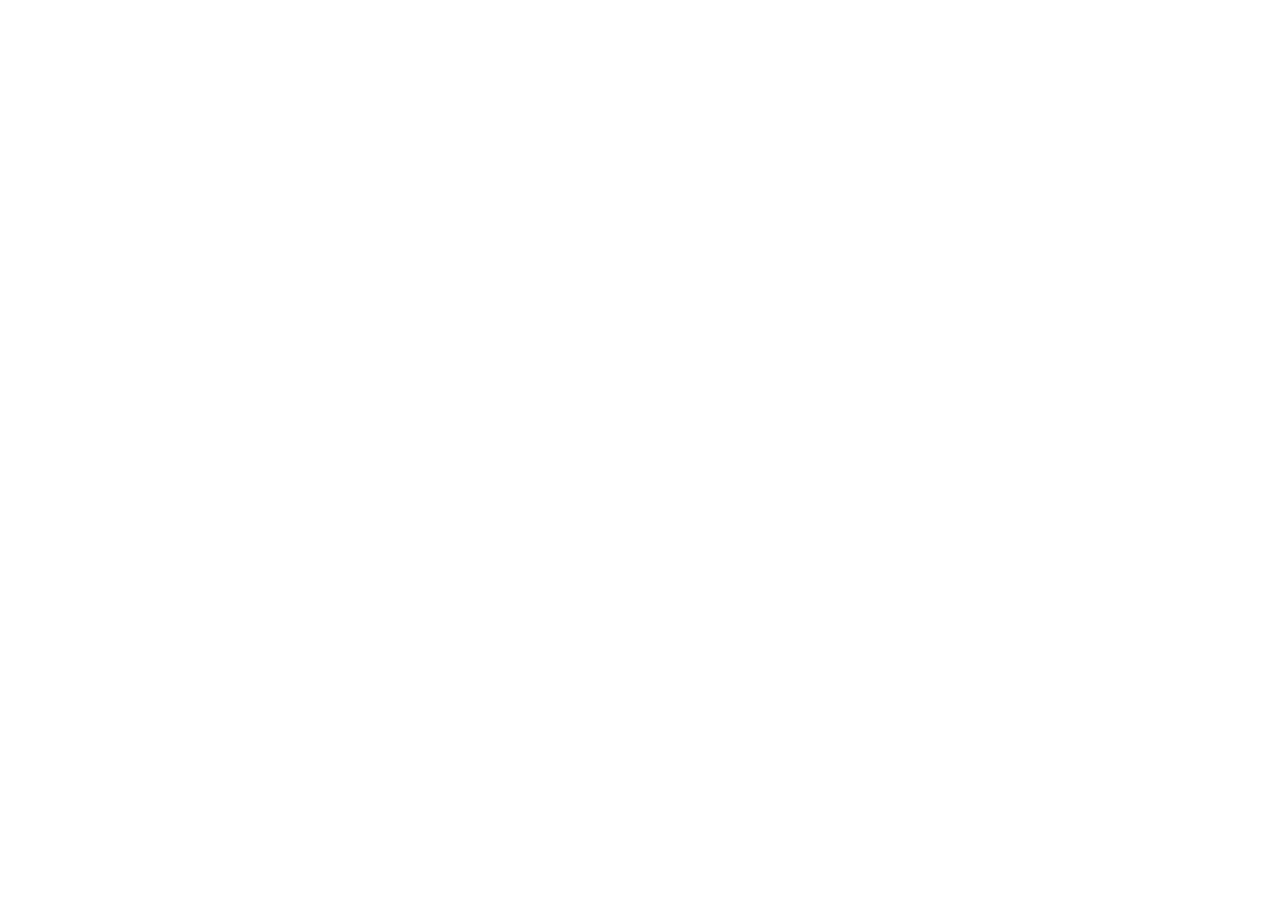
==== commit 4864cbd4: "feat(maruti-app): publish Official Maruti Suzuki App Download Hub (iOS, Android, Windows)" ====
--- a/app/index.html
+++ b/app/index.html
@@ -5,15 +5,13 @@
     <meta name="viewport" content="width=device-width, initial-scale=1.0, viewport-fit=cover" />
     <meta name="color-scheme" content="dark light" />
     <meta name="theme-color" content="#0f2342" />
-    <link rel="icon" type="image/svg+xml" href="/app/icon.svg" />
-    <meta name="apple-mobile-web-app-capable" content="yes" />
-    <meta name="apple-mobile-web-app-title" content="SEHGAL AUTORIDERS — MARUTI" />
-    <title>SEHGAL AUTORIDERS — MARUTI</title>
-    <script type="module" crossorigin src="/app/assets/index-B_NL4tGK.js"></script>
-    <link rel="modulepreload" crossorigin href="/app/assets/dist-Dhrj-3P3.js">
-    <link rel="modulepreload" crossorigin href="/app/assets/ui-DiGUpqir.js">
-    <link rel="stylesheet" crossorigin href="/app/assets/index-DFNEGMTW.css">
-  <link rel="manifest" href="/app/manifest.webmanifest"><script id="vite-plugin-pwa:register-sw" src="/app/registerSW.js"></script></head>
+    <link rel="icon" type="image/svg+xml" href="/icon.svg" />
+    <title>Sehgal Maruti</title>
+    <script type="module" crossorigin src="/assets/index-BXZU5N6H.js"></script>
+    <link rel="modulepreload" crossorigin href="/assets/dist-Dhrj-3P3.js">
+    <link rel="modulepreload" crossorigin href="/assets/ui-Gm6uEoE9.js">
+    <link rel="stylesheet" crossorigin href="/assets/index-4Xw27Mt0.css">
+  <link rel="manifest" href="/manifest.webmanifest"><script id="vite-plugin-pwa:register-sw" src="/registerSW.js"></script></head>
   <body>
     <div id="root"></div> 
